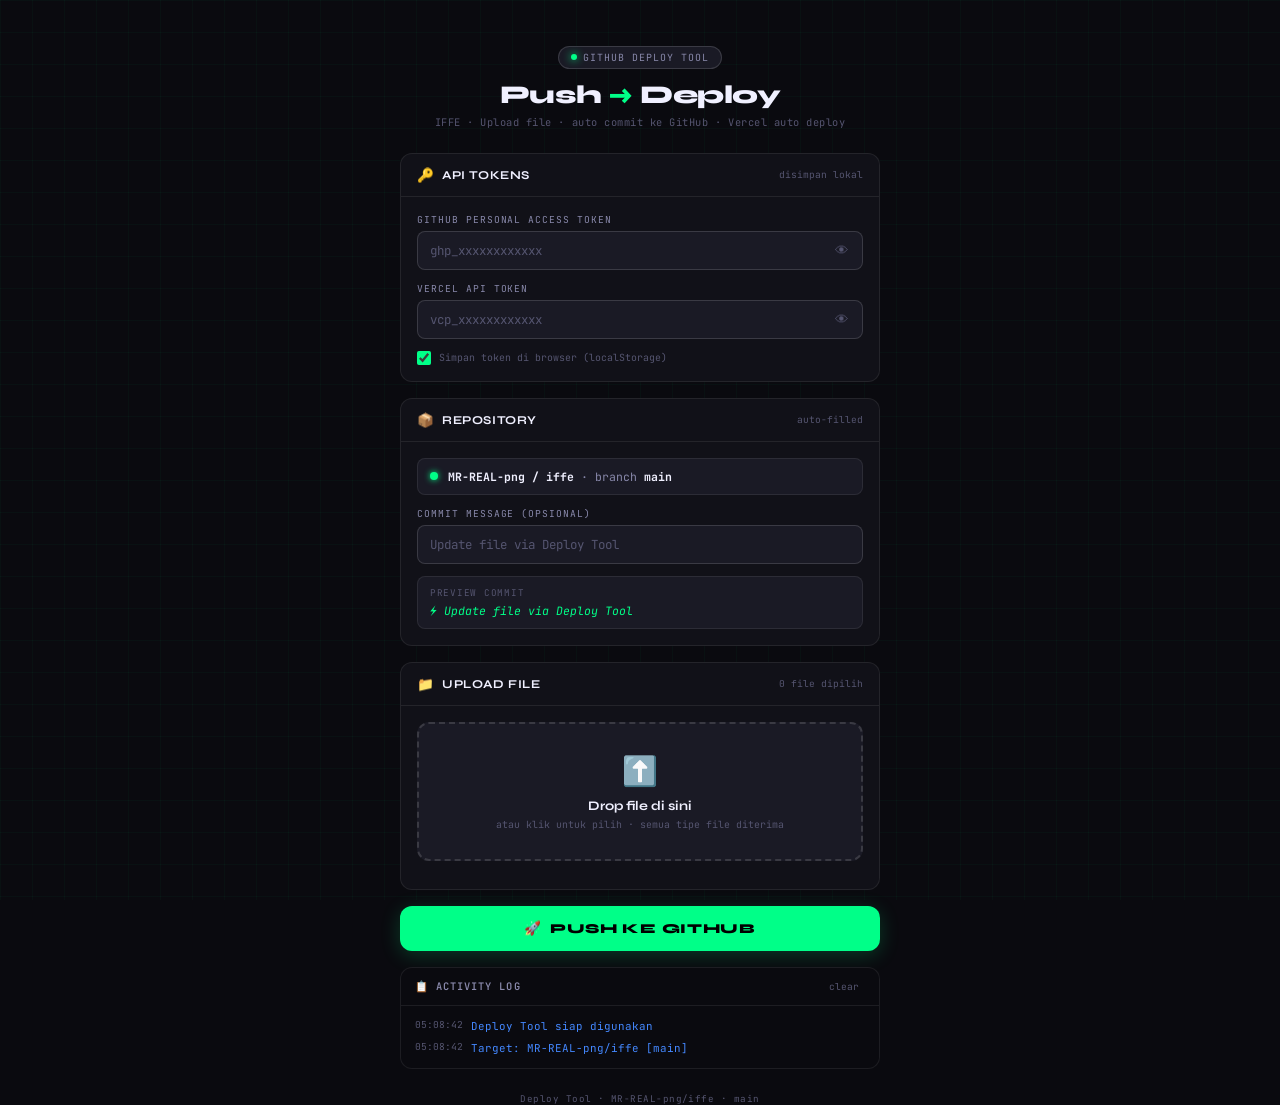
==== deploy-tool-iffe.html @ bbb149cd "Add files via upload" ====
<!DOCTYPE html>
<html lang="id">
<head>
<meta charset="UTF-8">
<meta name="viewport" content="width=device-width, initial-scale=1.0, maximum-scale=1.0">
<title>Deploy Tool — IFFE</title>
<link href="https://fonts.googleapis.com/css2?family=JetBrains+Mono:wght@400;600;700&family=Syne:wght@600;700;800&display=swap" rel="stylesheet">
<style>
*,*::before,*::after{box-sizing:border-box;margin:0;padding:0}
:root{
  --bg:#0a0a0f;
  --bg2:#111118;
  --bg3:#1a1a25;
  --bdr:rgba(255,255,255,0.08);
  --bdr2:rgba(255,255,255,0.14);
  --tx:#f0f0ff;
  --tx2:#8888aa;
  --tx3:#555570;
  --ac:#00ff88;
  --ac2:#00cc66;
  --ac-glow:rgba(0,255,136,0.2);
  --red:#ff4466;
  --red-glow:rgba(255,68,102,0.2);
  --yellow:#ffcc00;
  --blue:#4488ff;
  --mono:'JetBrains Mono',monospace;
  --sans:'Syne',sans-serif;
  --r:12px;
}
html,body{height:100%;background:var(--bg);color:var(--tx);font-family:var(--mono)}
body{display:flex;flex-direction:column;align-items:center;min-height:100vh;padding:24px 16px 48px;overflow-x:hidden}

/* BG GRID */
body::before{
  content:'';position:fixed;inset:0;z-index:0;
  background-image:linear-gradient(rgba(0,255,136,0.03) 1px,transparent 1px),linear-gradient(90deg,rgba(0,255,136,0.03) 1px,transparent 1px);
  background-size:32px 32px;pointer-events:none;
}

.wrap{width:100%;max-width:480px;position:relative;z-index:1;display:flex;flex-direction:column;gap:16px}

/* HEADER */
.header{text-align:center;padding:20px 0 8px}
.header-badge{display:inline-flex;align-items:center;gap:6px;background:var(--bg3);border:1px solid var(--bdr2);border-radius:999px;padding:4px 12px;font-size:0.62rem;color:var(--tx2);letter-spacing:0.1em;text-transform:uppercase;margin-bottom:12px}
.header-badge span{width:6px;height:6px;border-radius:50%;background:var(--ac);box-shadow:0 0 8px var(--ac);animation:pulse 2s infinite}
@keyframes pulse{0%,100%{opacity:1}50%{opacity:0.4}}
.header h1{font-family:var(--sans);font-size:1.6rem;font-weight:800;color:var(--tx);letter-spacing:-0.02em;line-height:1.1}
.header h1 span{color:var(--ac)}
.header p{font-size:0.65rem;color:var(--tx3);margin-top:6px;letter-spacing:0.05em}

/* CARD */
.card{background:var(--bg2);border:1px solid var(--bdr);border-radius:var(--r);overflow:hidden}
.card-head{padding:12px 16px;border-bottom:1px solid var(--bdr);display:flex;align-items:center;gap:8px}
.card-head-icon{font-size:0.85rem}
.card-head-title{font-family:var(--sans);font-size:0.75rem;font-weight:700;color:var(--tx);letter-spacing:0.05em;text-transform:uppercase}
.card-head-sub{margin-left:auto;font-size:0.6rem;color:var(--tx3)}
.card-body{padding:16px;display:flex;flex-direction:column;gap:12px}

/* INPUTS */
.field{display:flex;flex-direction:column;gap:5px}
.field label{font-size:0.6rem;color:var(--tx2);letter-spacing:0.1em;text-transform:uppercase}
.field input,.field select{
  background:var(--bg3);border:1px solid var(--bdr2);border-radius:8px;
  padding:10px 12px;color:var(--tx);font-family:var(--mono);font-size:0.78rem;
  outline:none;transition:border-color .2s,box-shadow .2s;width:100%;
}
.field input:focus,.field select:focus{border-color:var(--ac);box-shadow:0 0 0 3px var(--ac-glow)}
.field input::placeholder{color:var(--tx3)}
.field select option{background:var(--bg3)}
.field-row{display:grid;grid-template-columns:1fr 1fr;gap:10px}

/* TOKEN ROW */
.token-wrap{position:relative}
.token-wrap input{padding-right:40px}
.token-eye{position:absolute;right:10px;top:50%;transform:translateY(-50%);background:none;border:none;color:var(--tx3);cursor:pointer;font-size:0.85rem;padding:4px}
.token-eye:hover{color:var(--tx2)}

/* REPO INFO */
.repo-info{background:var(--bg3);border:1px solid var(--bdr);border-radius:8px;padding:10px 12px;display:flex;align-items:center;gap:10px}
.repo-dot{width:8px;height:8px;border-radius:50%;background:var(--ac);box-shadow:0 0 6px var(--ac);flex-shrink:0}
.repo-text{font-size:0.72rem;color:var(--tx2)}
.repo-text strong{color:var(--tx)}

/* DROP ZONE */
.dropzone{
  border:2px dashed var(--bdr2);border-radius:var(--r);padding:28px 16px;
  text-align:center;cursor:pointer;transition:all .2s;position:relative;
  background:var(--bg3);
}
.dropzone:hover,.dropzone.drag{border-color:var(--ac);background:rgba(0,255,136,0.04)}
.dropzone-icon{font-size:1.8rem;margin-bottom:8px}
.dropzone-title{font-family:var(--sans);font-size:0.82rem;font-weight:700;color:var(--tx);margin-bottom:4px}
.dropzone-sub{font-size:0.62rem;color:var(--tx3)}
.dropzone input[type=file]{position:absolute;inset:0;opacity:0;cursor:pointer;width:100%;height:100%}

/* FILE LIST */
.file-list{display:flex;flex-direction:column;gap:6px}
.file-item{
  background:var(--bg3);border:1px solid var(--bdr);border-radius:8px;
  padding:10px 12px;display:flex;align-items:center;gap:10px;
}
.file-item-icon{font-size:1rem;flex-shrink:0}
.file-item-info{flex:1;min-width:0}
.file-item-name{font-size:0.72rem;color:var(--tx);font-weight:600;white-space:nowrap;overflow:hidden;text-overflow:ellipsis}
.file-item-size{font-size:0.58rem;color:var(--tx3);margin-top:2px}
.file-item-remove{background:none;border:none;color:var(--tx3);cursor:pointer;font-size:0.9rem;padding:4px;flex-shrink:0;border-radius:4px;transition:color .2s}
.file-item-remove:hover{color:var(--red)}

/* COMMIT MSG */
.commit-preview{background:var(--bg3);border:1px solid var(--bdr);border-radius:8px;padding:10px 12px}
.commit-lbl{font-size:0.58rem;color:var(--tx3);letter-spacing:0.08em;text-transform:uppercase;margin-bottom:4px}
.commit-val{font-size:0.72rem;color:var(--ac);font-style:italic}

/* PUSH BTN */
.push-btn{
  width:100%;padding:14px;border-radius:var(--r);border:none;cursor:pointer;
  background:var(--ac);color:#000;font-family:var(--sans);font-size:0.85rem;font-weight:800;
  letter-spacing:0.05em;text-transform:uppercase;transition:all .2s;
  display:flex;align-items:center;justify-content:center;gap:8px;
  box-shadow:0 4px 20px var(--ac-glow);
}
.push-btn:hover:not(:disabled){transform:translateY(-1px);box-shadow:0 6px 28px var(--ac-glow)}
.push-btn:active:not(:disabled){transform:translateY(0)}
.push-btn:disabled{opacity:0.4;cursor:not-allowed;transform:none}
.push-btn.loading{background:var(--bg3);color:var(--ac);border:1px solid var(--ac)}

/* LOG */
.log{background:var(--bg);border:1px solid var(--bdr);border-radius:var(--r);overflow:hidden}
.log-head{padding:10px 14px;border-bottom:1px solid var(--bdr);display:flex;align-items:center;gap:6px}
.log-head-title{font-size:0.65rem;color:var(--tx2);letter-spacing:0.1em;text-transform:uppercase;font-weight:600}
.log-clear{margin-left:auto;font-size:0.6rem;color:var(--tx3);background:none;border:none;cursor:pointer;font-family:var(--mono);padding:2px 6px;border-radius:4px}
.log-clear:hover{color:var(--tx2);background:var(--bg3)}
.log-body{padding:12px 14px;display:flex;flex-direction:column;gap:6px;max-height:240px;overflow-y:auto;min-height:60px}
.log-body::-webkit-scrollbar{width:4px}
.log-body::-webkit-scrollbar-track{background:transparent}
.log-body::-webkit-scrollbar-thumb{background:var(--bdr2);border-radius:4px}
.log-entry{display:flex;align-items:flex-start;gap:8px;font-size:0.68rem;line-height:1.5}
.log-entry .ts{color:var(--tx3);flex-shrink:0;font-size:0.6rem}
.log-entry .msg{color:var(--tx2)}
.log-entry.ok .msg{color:var(--ac)}
.log-entry.err .msg{color:var(--red)}
.log-entry.warn .msg{color:var(--yellow)}
.log-entry.info .msg{color:var(--blue)}
.log-empty{font-size:0.65rem;color:var(--tx3);text-align:center;padding:8px 0}

/* STATUS CARD */
.status-card{border-radius:var(--r);padding:14px 16px;display:flex;align-items:center;gap:12px;border:1px solid;display:none}
.status-card.show{display:flex}
.status-card.ok{background:rgba(0,255,136,0.06);border-color:rgba(0,255,136,0.2)}
.status-card.err{background:var(--red-glow);border-color:rgba(255,68,102,0.2)}
.status-card.loading{background:rgba(68,136,255,0.06);border-color:rgba(68,136,255,0.2)}
.status-icon{font-size:1.2rem;flex-shrink:0}
.status-body{flex:1;min-width:0}
.status-title{font-family:var(--sans);font-size:0.78rem;font-weight:700;margin-bottom:2px}
.status-card.ok .status-title{color:var(--ac)}
.status-card.err .status-title{color:var(--red)}
.status-card.loading .status-title{color:var(--blue)}
.status-sub{font-size:0.62rem;color:var(--tx2)}
.status-link{font-size:0.62rem;color:var(--ac);text-decoration:none;display:inline-block;margin-top:4px}
.status-link:hover{text-decoration:underline}

/* VERCEL STATUS */
.vercel-status{display:flex;flex-direction:column;gap:6px;margin-top:4px}
.vercel-step{display:flex;align-items:center;gap:8px;font-size:0.62rem;color:var(--tx2)}
.vercel-step .dot{width:6px;height:6px;border-radius:50%;flex-shrink:0;background:var(--tx3)}
.vercel-step.done .dot{background:var(--ac);box-shadow:0 0 6px var(--ac)}
.vercel-step.active .dot{background:var(--blue);box-shadow:0 0 6px var(--blue);animation:pulse 1s infinite}
.vercel-step.fail .dot{background:var(--red)}

/* SPINNER */
@keyframes spin{to{transform:rotate(360deg)}}
.spinner{display:inline-block;width:14px;height:14px;border:2px solid rgba(255,255,255,0.1);border-top-color:var(--ac);border-radius:50%;animation:spin .8s linear infinite}

/* SAVE TOKEN */
.save-token-row{display:flex;align-items:center;gap:8px;font-size:0.62rem;color:var(--tx3)}
.save-token-row input[type=checkbox]{accent-color:var(--ac);width:14px;height:14px;cursor:pointer}
.save-token-row label{cursor:pointer;user-select:none}

/* RENAME */
.file-item-name-wrap{flex:1;min-width:0}
.file-item-name{font-size:0.72rem;color:var(--tx);font-weight:600;white-space:nowrap;overflow:hidden;text-overflow:ellipsis}
.file-item-renamed{font-size:0.58rem;color:var(--ac);margin-top:1px}
.file-item-size{font-size:0.58rem;color:var(--tx3);margin-top:2px}
.rename-input-wrap{display:flex;flex-direction:column;gap:4px;flex:1;min-width:0}
.rename-hint{font-size:0.56rem;color:var(--yellow);display:flex;align-items:center;gap:3px}
.rename-input{background:var(--bg);border:1px solid var(--ac);border-radius:6px;padding:5px 8px;color:var(--tx);font-family:var(--mono);font-size:0.72rem;outline:none;width:100%}
.rename-input:focus{box-shadow:0 0 0 2px var(--ac-glow)}
.rename-actions{display:flex;gap:4px;flex-shrink:0}
.btn-rename-confirm{background:var(--ac);color:#000;border:none;border-radius:5px;padding:5px 8px;font-size:0.7rem;font-weight:700;cursor:pointer;font-family:var(--mono)}
.btn-rename-cancel{background:none;color:var(--tx3);border:1px solid var(--bdr2);border-radius:5px;padding:5px 8px;font-size:0.7rem;cursor:pointer;font-family:var(--mono)}
.file-item-edit{background:none;border:none;color:var(--tx3);cursor:pointer;font-size:0.8rem;padding:4px;flex-shrink:0;border-radius:4px;transition:color .2s}
.file-item-edit:hover{color:var(--ac)}

/* FOOTER */
.footer{text-align:center;font-size:0.58rem;color:var(--tx3);margin-top:8px;letter-spacing:0.05em}
</style>
</head>
<body>
<div class="wrap">

  <!-- HEADER -->
  <div class="header">
    <div class="header-badge"><span></span>GitHub Deploy Tool</div>
    <h1>Push <span>→</span> Deploy</h1>
    <p>IFFE · Upload file · auto commit ke GitHub · Vercel auto deploy</p>
  </div>

  <!-- TOKEN CONFIG -->
  <div class="card">
    <div class="card-head">
      <span class="card-head-icon">🔑</span>
      <span class="card-head-title">API Tokens</span>
      <span class="card-head-sub">disimpan lokal</span>
    </div>
    <div class="card-body">
      <div class="field">
        <label>GitHub Personal Access Token</label>
        <div class="token-wrap">
          <input type="password" id="ghToken" placeholder="ghp_xxxxxxxxxxxx">
          <button class="token-eye" onclick="toggleVis('ghToken',this)">👁</button>
        </div>
      </div>
      <div class="field">
        <label>Vercel API Token</label>
        <div class="token-wrap">
          <input type="password" id="vcToken" placeholder="vcp_xxxxxxxxxxxx">
          <button class="token-eye" onclick="toggleVis('vcToken',this)">👁</button>
        </div>
      </div>
      <div class="save-token-row">
        <input type="checkbox" id="saveTokens" checked>
        <label for="saveTokens">Simpan token di browser (localStorage)</label>
      </div>
    </div>
  </div>

  <!-- REPO CONFIG -->
  <div class="card">
    <div class="card-head">
      <span class="card-head-icon">📦</span>
      <span class="card-head-title">Repository</span>
      <span class="card-head-sub">auto-filled</span>
    </div>
    <div class="card-body">
      <div class="repo-info">
        <div class="repo-dot"></div>
        <div class="repo-text">
          <strong>MR-REAL-png / iffe</strong> · branch <strong>main</strong>
        </div>
      </div>
      <div class="field">
        <label>Commit Message (opsional)</label>
        <input type="text" id="commitMsg" placeholder="Update file via Deploy Tool">
      </div>
      <div class="commit-preview">
        <div class="commit-lbl">Preview commit</div>
        <div class="commit-val" id="commitPreview">⚡ Update file via Deploy Tool</div>
      </div>
    </div>
  </div>

  <!-- UPLOAD -->
  <div class="card">
    <div class="card-head">
      <span class="card-head-icon">📁</span>
      <span class="card-head-title">Upload File</span>
      <span class="card-head-sub" id="fileCount">0 file dipilih</span>
    </div>
    <div class="card-body">
      <div class="dropzone" id="dropzone">
        <input type="file" id="fileInput" multiple>
        <div class="dropzone-icon">⬆️</div>
        <div class="dropzone-title">Drop file di sini</div>
        <div class="dropzone-sub">atau klik untuk pilih · semua tipe file diterima</div>
      </div>
      <div class="file-list" id="fileList"></div>
    </div>
  </div>

  <!-- STATUS -->
  <div class="status-card" id="statusCard">
    <div class="status-icon" id="statusIcon"></div>
    <div class="status-body">
      <div class="status-title" id="statusTitle"></div>
      <div class="status-sub" id="statusSub"></div>
      <div class="vercel-status" id="vercelSteps" style="display:none">
        <div class="vercel-step" id="vstep1"><div class="dot"></div><span>GitHub push</span></div>
        <div class="vercel-step" id="vstep2"><div class="dot"></div><span>Vercel mendeteksi perubahan</span></div>
        <div class="vercel-step" id="vstep3"><div class="dot"></div><span>Building...</span></div>
        <div class="vercel-step" id="vstep4"><div class="dot"></div><span>Deploy selesai</span></div>
      </div>
      <a class="status-link" id="statusLink" href="#" target="_blank" style="display:none"></a>
    </div>
  </div>

  <!-- PUSH BUTTON -->
  <button class="push-btn" id="pushBtn" onclick="doPush()">
    <span>🚀</span> Push ke GitHub
  </button>

  <!-- LOG -->
  <div class="log">
    <div class="log-head">
      <span class="log-head-title">📋 Activity Log</span>
      <button class="log-clear" onclick="clearLog()">clear</button>
    </div>
    <div class="log-body" id="logBody">
      <div class="log-empty">Belum ada aktivitas</div>
    </div>
  </div>

  <div class="footer">Deploy Tool · MR-REAL-png/iffe · main</div>
</div>

<script>
// ═══ CONFIG ═══
const REPO_OWNER = 'MR-REAL-png';
const REPO_NAME  = 'iffe';
const REPO_BRANCH = 'main';
const VERCEL_PROJECT_ID = 'prj_Puw9SyBQcalhxySEt8axTrJBz2gO';

// ═══ STATE ═══
let files = [];
let pushing = false;

// ═══ INIT ═══
document.addEventListener('DOMContentLoaded', () => {
  loadTokens();
  setupDrop();
  setupCommitPreview();
  log('info', 'Deploy Tool siap digunakan');
  log('info', `Target: ${REPO_OWNER}/${REPO_NAME} [${REPO_BRANCH}]`);
});

// ═══ TOKEN STORAGE ═══
function loadTokens() {
  const gh = localStorage.getItem('dt_gh_token');
  const vc = localStorage.getItem('dt_vc_token');
  if (gh) document.getElementById('ghToken').value = gh;
  if (vc) document.getElementById('vcToken').value = vc;
  if (gh || vc) log('ok', 'Token dimuat dari storage');
}

function saveTokensIfNeeded() {
  if (!document.getElementById('saveTokens').checked) return;
  const gh = document.getElementById('ghToken').value.trim();
  const vc = document.getElementById('vcToken').value.trim();
  if (gh) localStorage.setItem('dt_gh_token', gh);
  if (vc) localStorage.setItem('dt_vc_token', vc);
}

// ═══ TOGGLE PASSWORD ═══
function toggleVis(id, btn) {
  const el = document.getElementById(id);
  if (el.type === 'password') { el.type = 'text'; btn.textContent = '🙈'; }
  else { el.type = 'password'; btn.textContent = '👁'; }
}

// ═══ COMMIT PREVIEW ═══
function setupCommitPreview() {
  const inp = document.getElementById('commitMsg');
  inp.addEventListener('input', updateCommitPreview);
}
function updateCommitPreview() {
  const msg = document.getElementById('commitMsg').value.trim() || 'Update file via Deploy Tool';
  const now = new Date();
  const ts = `${now.getDate()}/${now.getMonth()+1} ${String(now.getHours()).padStart(2,'0')}:${String(now.getMinutes()).padStart(2,'0')}`;
  document.getElementById('commitPreview').textContent = `⚡ ${msg} [${ts}]`;
}

// ═══ DROP ZONE ═══
function setupDrop() {
  const dz = document.getElementById('dropzone');
  const fi = document.getElementById('fileInput');

  dz.addEventListener('dragover', e => { e.preventDefault(); dz.classList.add('drag'); });
  dz.addEventListener('dragleave', () => dz.classList.remove('drag'));
  dz.addEventListener('drop', e => {
    e.preventDefault(); dz.classList.remove('drag');
    addFiles([...e.dataTransfer.files]);
  });
  fi.addEventListener('change', () => { addFiles([...fi.files]); fi.value = ''; });
}

function autoRename(fileName) {
  const lastDot = fileName.lastIndexOf('.');
  // File tanpa ekstensi → biarkan apa adanya
  if (lastDot === -1) return fileName;

  const ext = fileName.substring(lastDot + 1).toLowerCase();
  const base = fileName.substring(0, lastDot);

  // Kalau nama ada spasi, ambil kata pertama doang + ekstensi asli
  // contoh: "sheet update fix.js" -> "sheet.js"
  let name = fileName;
  if (base.includes(' ')) {
    const firstWord = base.split(' ')[0];
    name = `${firstWord}.${ext}`;
  }

  // HTML & gambar & json & dokumen → root
  if (['html', 'png', 'jpg', 'jpeg', 'gif', 'webp', 'svg', 'json', 'pdf'].includes(ext)) {
    return name;
  }
  // JS → js/
  if (ext === 'js') return `js/${name}`;
  // CSS → css/
  if (ext === 'css') return `css/${name}`;
  // Default → root
  return name;
}

function addFiles(newFiles) {
  newFiles.forEach(f => {
    if (!files.find(x => x.name === f.name)) {
      const autoName = autoRename(f.name);
      if (autoName !== f.name) f._rename = autoName;
      files.push(f);
    }
  });
  renderFiles();
}

function removeFile(name) {
  files = files.filter(f => f.name !== name);
  renderFiles();
}

// ═══ RENAME STATE ═══
let renamingIndex = -1;

function startRename(index) {
  renamingIndex = index;
  renderFiles();
  setTimeout(() => {
    const inp = document.getElementById(`renameInp_${index}`);
    if (inp) { inp.focus(); inp.select(); }
  }, 50);
}

function confirmRename(index) {
  const inp = document.getElementById(`renameInp_${index}`);
  if (!inp) return;
  const newName = inp.value.trim();
  if (newName && newName !== files[index].name) {
    files[index]._rename = newName;
  }
  renamingIndex = -1;
  renderFiles();
}

function cancelRename(index) {
  renamingIndex = -1;
  renderFiles();
}

function renderFiles() {
  const list = document.getElementById('fileList');
  const count = document.getElementById('fileCount');
  count.textContent = `${files.length} file dipilih`;

  if (!files.length) { list.innerHTML = ''; return; }

  const icons = { html:'🌐', css:'🎨', js:'⚙️', jsx:'⚛️', ts:'🔷', tsx:'🔷', json:'📋', md:'📝', txt:'📄', png:'🖼️', jpg:'🖼️', jpeg:'🖼️', gif:'🖼️', webp:'🖼️', svg:'🖼️', mp4:'🎬', pdf:'📕' };

  list.innerHTML = files.map((f, i) => {
    const displayName = f._rename || f.name;
    const ext = displayName.split('.').pop().toLowerCase();
    const icon = icons[ext] || '📄';
    const size = f.size > 1024 ? `${(f.size/1024).toFixed(1)} KB` : `${f.size} B`;
    const isRenamed = f._rename && f._rename !== f.name;

    if (renamingIndex === i) {
      return `<div class="file-item" style="flex-wrap:wrap;align-items:flex-start">
        <span class="file-item-icon" style="margin-top:4px">${icon}</span>
        <div class="rename-input-wrap">
          <div class="rename-hint">⚠️ Sertakan ekstensi: .html .css .js .png .jpg dll</div>
          <input class="rename-input" id="renameInp_${i}" value="${displayName}"
            onkeydown="if(event.key==='Enter')confirmRename(${i});if(event.key==='Escape')cancelRename(${i})">
        </div>
        <div class="rename-actions">
          <button class="btn-rename-confirm" onclick="confirmRename(${i})">✓</button>
          <button class="btn-rename-cancel" onclick="cancelRename(${i})">✕</button>
        </div>
      </div>`;
    }

    return `<div class="file-item">
      <span class="file-item-icon">${icon}</span>
      <div class="file-item-name-wrap">
        <div class="file-item-name">${displayName}</div>
        ${isRenamed ? `<div class="file-item-renamed">✏️ dari: ${f.name}</div>` : `<div class="file-item-size">${size}</div>`}
      </div>
      <button class="file-item-edit" onclick="startRename(${i})" title="Rename">✏️</button>
      <button class="file-item-remove" onclick="removeFile('${f.name}')">✕</button>
    </div>`;
  }).join('');
}

// ═══ PUSH ═══
async function doPush() {
  if (pushing) return;

  const ghToken = document.getElementById('ghToken').value.trim();
  const vcToken = document.getElementById('vcToken').value.trim();

  if (!ghToken) { showStatus('err', '⚠️ Token GitHub diperlukan', 'Masukkan GitHub Personal Access Token'); return; }
  if (!files.length) { showStatus('err', '⚠️ Pilih file dulu', 'Belum ada file yang dipilih untuk di-push'); return; }

  pushing = true;
  saveTokensIfNeeded();
  updateCommitPreview();

  const msg = document.getElementById('commitMsg').value.trim() || 'Update file via Deploy Tool';
  const now = new Date();
  const ts = `${now.getDate()}/${now.getMonth()+1} ${String(now.getHours()).padStart(2,'0')}:${String(now.getMinutes()).padStart(2,'0')}`;
  const commitMessage = `⚡ ${msg} [${ts}]`;

  const btn = document.getElementById('pushBtn');
  btn.disabled = true;
  btn.classList.add('loading');
  btn.innerHTML = '<span class="spinner"></span> Pushing...';

  showStatus('loading', '🔄 Menghubungi GitHub...', 'Membaca file dan mempersiapkan commit', true);
  log('info', `Memulai push ${files.length} file...`);

  try {
    // Push semua file
    for (let i = 0; i < files.length; i++) {
      const file = files[i];
      const fileName = file._rename || file.name;
      btn.innerHTML = `<span class="spinner"></span> Push ${i+1}/${files.length}: ${fileName}`;
      log('info', `📤 Uploading: ${fileName}${file._rename ? ` (dari ${file.name})` : ''}`);

      // Read file
      const content = await readFileAsBase64(file);

      // Get current SHA (jika file sudah ada)
      let sha = null;
      try {
        const checkRes = await fetch(
          `https://api.github.com/repos/${REPO_OWNER}/${REPO_NAME}/contents/${fileName}?ref=${REPO_BRANCH}`,
          { headers: { Authorization: `Bearer ${ghToken}`, Accept: 'application/vnd.github.v3+json' } }
        );
        if (checkRes.ok) {
          const data = await checkRes.json();
          sha = data.sha;
          log('info', `📝 Update: ${fileName} (existing)`);
        } else {
          log('info', `✨ Baru: ${fileName}`);
        }
      } catch {}

      // Push file
      const pushRes = await fetch(
        `https://api.github.com/repos/${REPO_OWNER}/${REPO_NAME}/contents/${fileName}`,
        {
          method: 'PUT',
          headers: {
            Authorization: `Bearer ${ghToken}`,
            Accept: 'application/vnd.github.v3+json',
            'Content-Type': 'application/json'
          },
          body: JSON.stringify({
            message: commitMessage,
            content: content,
            branch: REPO_BRANCH,
            ...(sha ? { sha } : {})
          })
        }
      );

      if (!pushRes.ok) {
        const err = await pushRes.json();
        throw new Error(`GitHub error pada ${file.name}: ${err.message}`);
      }

      log('ok', `✅ ${file.name} berhasil di-push`);
    }

    log('ok', `🎉 Semua file berhasil di-push! Commit: "${commitMessage}"`);
    showStatus('ok', '✅ Push ke GitHub Berhasil!', `${files.length} file berhasil di-commit`, true);
    setVercelStep(1, 'done');
    // Auto-clear file list setelah push berhasil
    files = [];
    renderFiles();
    document.getElementById('commitMsg').value = '';
    updateCommitPreview();

    // Monitor Vercel jika ada token
    if (vcToken) {
      setVercelStep(2, 'active');
      log('info', '🔍 Memantau deploy Vercel...');
      await monitorVercel(vcToken, commitMessage);
    } else {
      log('warn', '⚠️ Vercel token tidak ada — tidak bisa pantau deploy');
      document.getElementById('statusSub').textContent = 'Push berhasil! Vercel akan auto-deploy dalam beberapa menit.';
      const link = document.getElementById('statusLink');
      link.href = `https://github.com/${REPO_OWNER}/${REPO_NAME}/commits/${REPO_BRANCH}`;
      link.textContent = '→ Lihat commits di GitHub';
      link.style.display = 'inline-block';
    }

  } catch (err) {
    log('err', `❌ Error: ${err.message}`);
    showStatus('err', '❌ Push Gagal', err.message);
  } finally {
    pushing = false;
    btn.disabled = false;
    btn.classList.remove('loading');
    btn.innerHTML = '<span>🚀</span> Push ke GitHub';
  }
}

// ═══ READ FILE ═══
function readFileAsBase64(file) {
  return new Promise((resolve, reject) => {
    const reader = new FileReader();
    reader.onload = () => {
      const base64 = reader.result.split(',')[1];
      resolve(base64);
    };
    reader.onerror = () => reject(new Error('Gagal membaca file'));
    reader.readAsDataURL(file);
  });
}

// ═══ VERCEL MONITOR ═══
async function monitorVercel(token, commitMsg) {
  const maxWait = 120000; // 2 menit
  const interval = 4000;
  const start = Date.now();

  setVercelStep(2, 'done');
  setVercelStep(3, 'active');

  while (Date.now() - start < maxWait) {
    await sleep(interval);
    try {
      const res = await fetch(
        `https://api.vercel.com/v6/deployments?projectId=${VERCEL_PROJECT_ID}&limit=5`,
        { headers: { Authorization: `Bearer ${token}` } }
      );

      if (!res.ok) {
        log('warn', `Vercel API: ${res.status}`);
        break;
      }

      const data = await res.json();
      const deployments = data.deployments || [];
      const latest = deployments[0];

      if (!latest) continue;

      const state = latest.state || latest.readyState;
      log('info', `Vercel status: ${state}`);

      if (state === 'READY') {
        setVercelStep(3, 'done');
        setVercelStep(4, 'done');
        const url = `https://${latest.url}`;
        log('ok', `🚀 Deploy sukses! → ${url}`);
        showStatus('ok', '🚀 Deploy Vercel Berhasil!', 'Web kamu sudah live dan ter-update!', true);
        const link = document.getElementById('statusLink');
        link.href = url;
        link.textContent = `→ Buka: ${url}`;
        link.style.display = 'inline-block';
        return;
      } else if (state === 'ERROR' || state === 'CANCELED') {
        setVercelStep(3, 'fail');
        log('err', `Deploy Vercel gagal: ${state}`);
        showStatus('err', '❌ Deploy Vercel Gagal', `Status: ${state}. Cek Vercel dashboard.`);
        return;
      } else if (state === 'BUILDING' || state === 'QUEUED') {
        log('info', `🔨 Vercel sedang ${state}...`);
      }
    } catch (e) {
      log('warn', `Vercel check error: ${e.message}`);
    }
  }

  log('warn', '⏰ Timeout memantau Vercel — cek dashboard manual');
  setVercelStep(3, 'fail');
  document.getElementById('statusSub').textContent = 'GitHub push berhasil. Cek Vercel dashboard untuk status deploy.';
  const link = document.getElementById('statusLink');
  link.href = 'https://vercel.com/dashboard';
  link.textContent = '→ Buka Vercel Dashboard';
  link.style.display = 'inline-block';
}

function setVercelStep(num, state) {
  const el = document.getElementById(`vstep${num}`);
  if (!el) return;
  el.className = `vercel-step ${state}`;
}

// ═══ STATUS ═══
function showStatus(type, title, sub, showSteps) {
  const card = document.getElementById('statusCard');
  card.className = `status-card show ${type}`;
  document.getElementById('statusIcon').textContent = type === 'ok' ? '✅' : type === 'err' ? '❌' : '🔄';
  document.getElementById('statusTitle').textContent = title;
  document.getElementById('statusSub').textContent = sub;
  const steps = document.getElementById('vercelSteps');
  steps.style.display = showSteps ? 'flex' : 'none';
  document.getElementById('statusLink').style.display = 'none';
}

// ═══ LOG ═══
function log(type, msg) {
  const body = document.getElementById('logBody');
  const empty = body.querySelector('.log-empty');
  if (empty) empty.remove();

  const now = new Date();
  const ts = `${String(now.getHours()).padStart(2,'0')}:${String(now.getMinutes()).padStart(2,'0')}:${String(now.getSeconds()).padStart(2,'0')}`;

  const entry = document.createElement('div');
  entry.className = `log-entry ${type}`;
  entry.innerHTML = `<span class="ts">${ts}</span><span class="msg">${msg}</span>`;
  body.appendChild(entry);
  body.scrollTop = body.scrollHeight;
}

function clearLog() {
  document.getElementById('logBody').innerHTML = '<div class="log-empty">Log dibersihkan</div>';
}

// ═══ UTILS ═══
function sleep(ms) { return new Promise(r => setTimeout(r, ms)); }
</script>
</body>
</html>
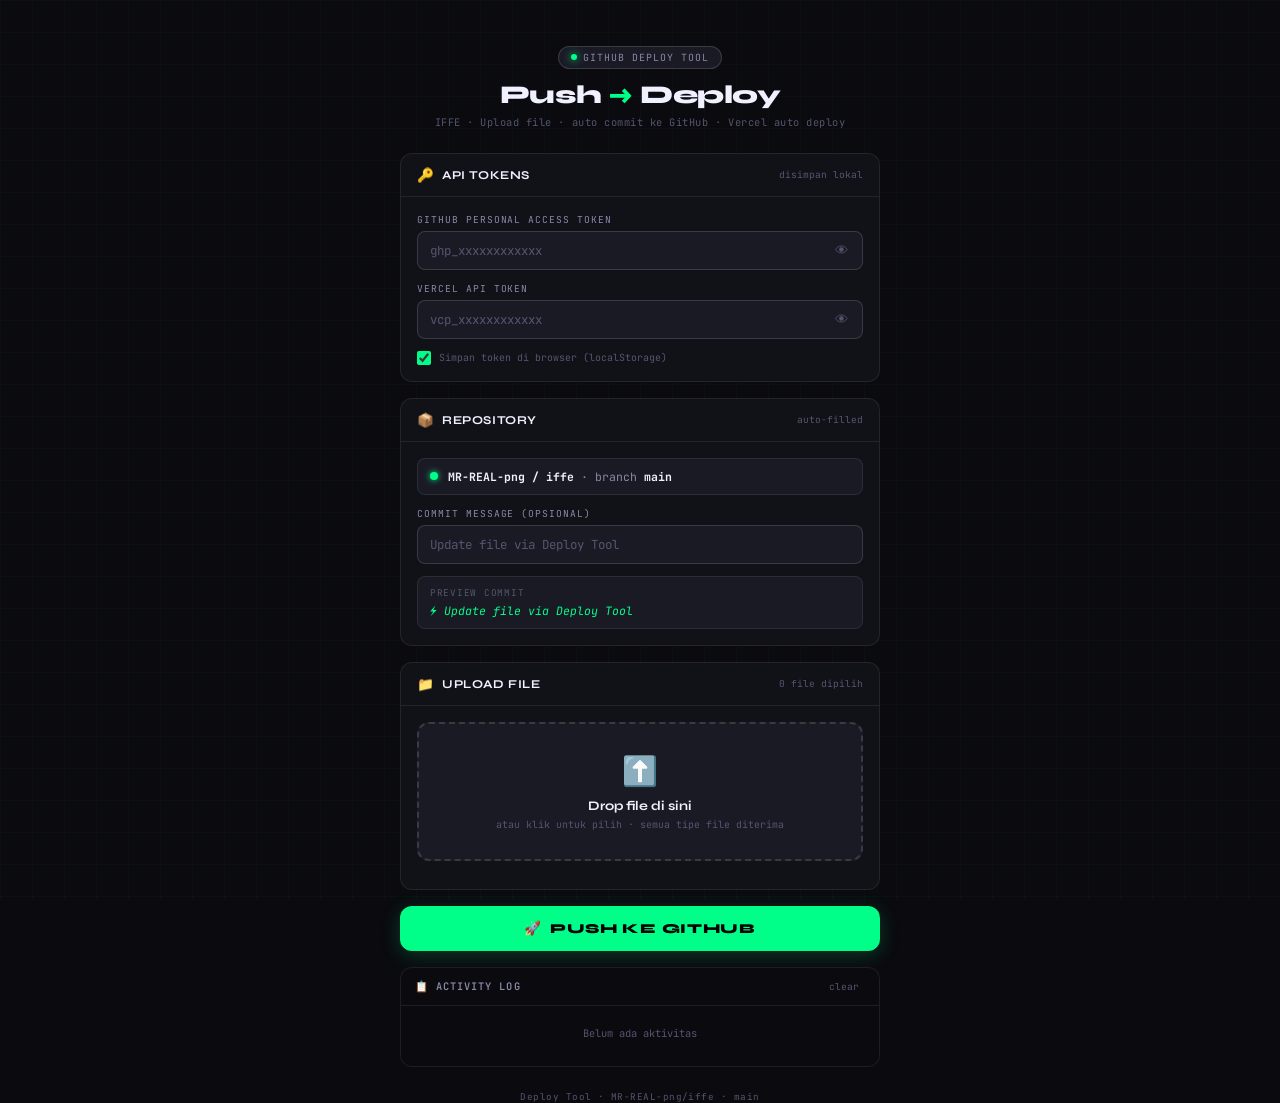
==== commit c0c50c2c: "Update deploy-tool-iffe.html" ====
--- a/deploy-tool-iffe.html
+++ b/deploy-tool-iffe.html
@@ -729,6 +729,28 @@
 
 // ═══ UTILS ═══
 function sleep(ms) { return new Promise(r => setTimeout(r, ms)); }
+<!-- VERCEL DEPLOY BUTTON -->
+<div style="position:fixed;bottom:20px;right:20px;z-index:9999">
+  <button onclick="triggerDeploy()" style="background:linear-gradient(135deg,#38bdf8,#f472b6);color:#fff;border:none;padding:12px 20px;border-radius:50px;font-size:0.85rem;font-weight:700;cursor:pointer;box-shadow:0 4px 16px rgba(56,189,248,0.4)">
+    🚀 Deploy ke Vercel
+  </button>
+</div>
+<script>
+async function triggerDeploy(){
+  const btn = event.target;
+  btn.textContent = '⏳ Deploying...';
+  btn.disabled = true;
+  try {
+    await fetch('https://api.vercel.com/v1/integrations/deploy/prj_Puw9SyBQcalhxySEt8axTrJBz2gO/v8zP4OcQY8', {method:'POST'});
+    btn.textContent = '✅ Deploy triggered!';
+    btn.style.background = 'linear-gradient(135deg,#34d399,#059669)';
+  } catch(e) {
+    btn.textContent = '❌ Gagal';
+    btn.style.background = '#f87171';
+  }
+  setTimeout(()=>{btn.textContent='🚀 Deploy ke Vercel';btn.disabled=false;btn.style.background='linear-gradient(135deg,#38bdf8,#f472b6)'},3000);
+}
+</script>
 </script>
 </body>
 </html>
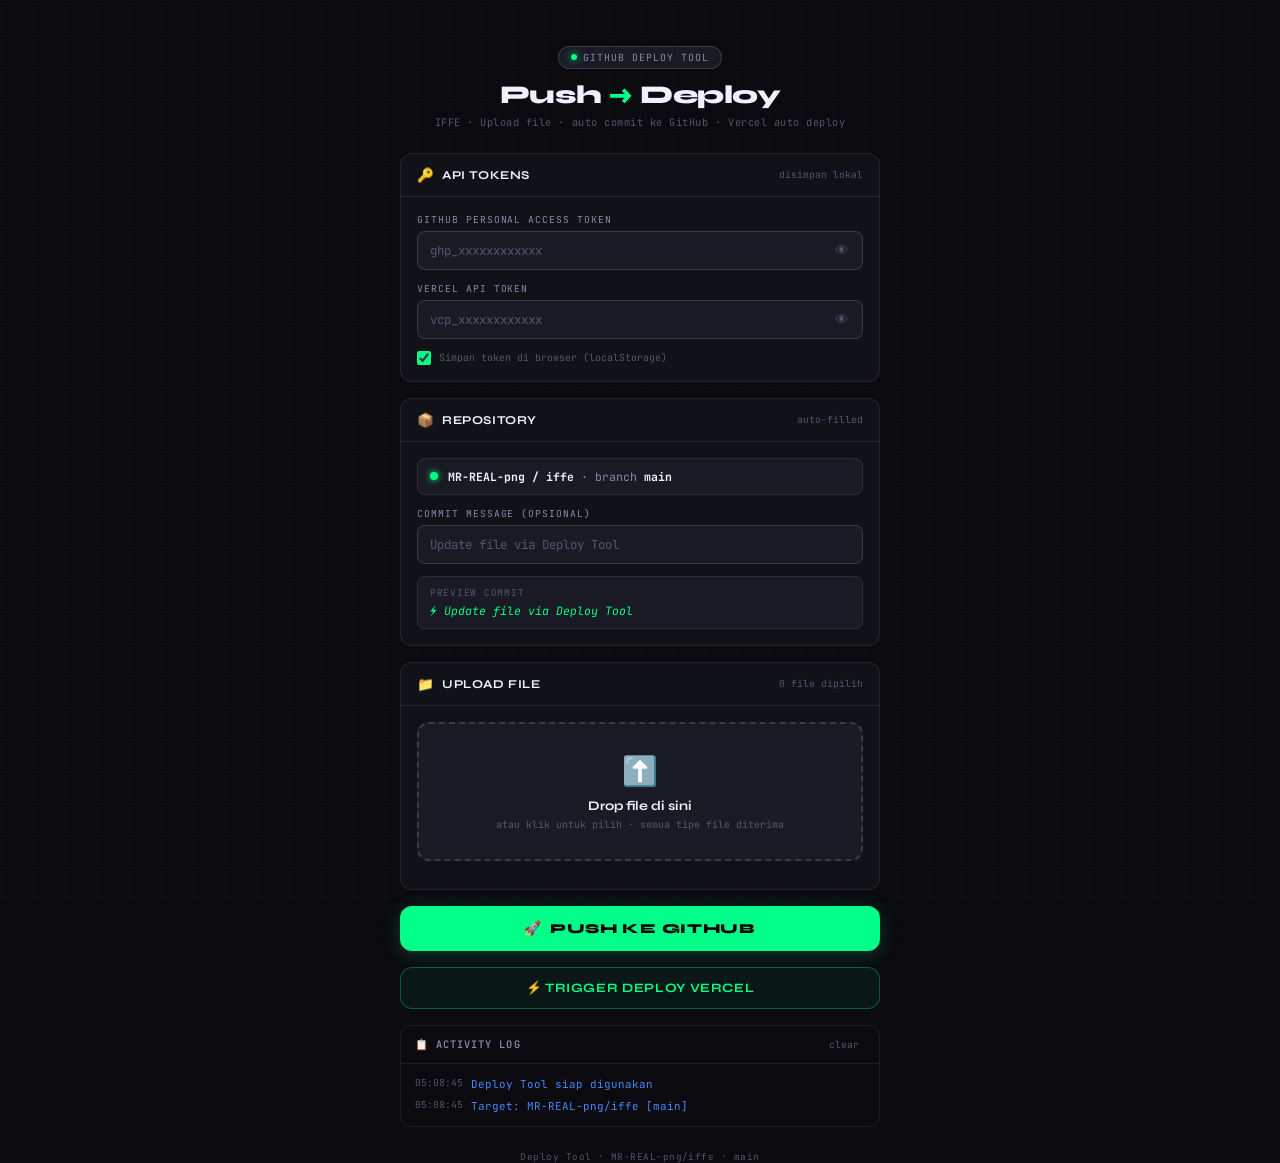
==== commit 3ffd4072: "Add files via upload" ====
--- a/deploy-tool-iffe.html
+++ b/deploy-tool-iffe.html
@@ -298,6 +298,11 @@
     <span>🚀</span> Push ke GitHub
   </button>
 
+  <!-- DEPLOY HOOK BUTTON -->
+  <button onclick="triggerDeployHook()" style="width:100%;padding:12px;border-radius:12px;border:1px solid rgba(0,255,136,0.3);background:rgba(0,255,136,0.06);color:#00ff88;font-family:'Syne',sans-serif;font-size:0.8rem;font-weight:700;cursor:pointer;letter-spacing:0.05em;text-transform:uppercase;transition:all .2s" id="deployHookBtn">
+    ⚡ Trigger Deploy Vercel
+  </button>
+
   <!-- LOG -->
   <div class="log">
     <div class="log-head">
@@ -317,7 +322,8 @@
 const REPO_OWNER = 'MR-REAL-png';
 const REPO_NAME  = 'iffe';
 const REPO_BRANCH = 'main';
-const VERCEL_PROJECT_ID = 'prj_Puw9SyBQcalhxySEt8axTrJBz2gO';
+const VERCEL_PROJECT_ID = 'prj_NaKmnvXEhvQGhDUShOVCJV5oJJcE';
+const VERCEL_DEPLOY_HOOK = 'https://api.vercel.com/v1/integrations/deploy/prj_NaKmnvXEhvQGhDUShOVCJV5oJJcE/EIqE1BJuUu';
 
 // ═══ STATE ═══
 let files = [];
@@ -587,17 +593,27 @@
     document.getElementById('commitMsg').value = '';
     updateCommitPreview();
 
+    // Auto trigger deploy hook
+    log('info', '🚀 Trigger Vercel Deploy Hook...');
+    setVercelStep(2, 'active');
+    try {
+      await fetch(VERCEL_DEPLOY_HOOK, { method: 'POST' });
+      log('ok', '✅ Deploy Hook triggered! Vercel sedang build...');
+      setVercelStep(2, 'done');
+      setVercelStep(3, 'active');
+    } catch(e) {
+      log('warn', '⚠️ Deploy Hook gagal: ' + e.message);
+    }
+
     // Monitor Vercel jika ada token
     if (vcToken) {
-      setVercelStep(2, 'active');
-      log('info', '🔍 Memantau deploy Vercel...');
       await monitorVercel(vcToken, commitMessage);
     } else {
       log('warn', '⚠️ Vercel token tidak ada — tidak bisa pantau deploy');
-      document.getElementById('statusSub').textContent = 'Push berhasil! Vercel akan auto-deploy dalam beberapa menit.';
+      document.getElementById('statusSub').textContent = 'Push berhasil! Deploy Hook sudah ditrigger. Tunggu ~30 detik.';
       const link = document.getElementById('statusLink');
-      link.href = `https://github.com/${REPO_OWNER}/${REPO_NAME}/commits/${REPO_BRANCH}`;
-      link.textContent = '→ Lihat commits di GitHub';
+      link.href = 'https://iffe-eight.vercel.app';
+      link.textContent = '→ Buka SHIFA';
       link.style.display = 'inline-block';
     }
 
@@ -610,6 +626,28 @@
     btn.classList.remove('loading');
     btn.innerHTML = '<span>🚀</span> Push ke GitHub';
   }
+}
+
+// ═══ TRIGGER DEPLOY HOOK ═══
+async function triggerDeployHook() {
+  const btn = document.getElementById('deployHookBtn');
+  btn.textContent = '⏳ Deploying...';
+  btn.disabled = true;
+  try {
+    await fetch(VERCEL_DEPLOY_HOOK, { method: 'POST' });
+    btn.textContent = '✅ Deploy triggered!';
+    btn.style.color = '#00ff88';
+    log('ok', '✅ Deploy Hook triggered! Vercel sedang build (~30 detik)');
+  } catch(e) {
+    btn.textContent = '❌ Gagal';
+    btn.style.color = '#ff4466';
+    log('err', '❌ Deploy Hook gagal: ' + e.message);
+  }
+  setTimeout(() => {
+    btn.textContent = '⚡ Trigger Deploy Vercel';
+    btn.disabled = false;
+    btn.style.color = '#00ff88';
+  }, 3000);
 }
 
 // ═══ READ FILE ═══
@@ -729,28 +767,6 @@
 
 // ═══ UTILS ═══
 function sleep(ms) { return new Promise(r => setTimeout(r, ms)); }
-<!-- VERCEL DEPLOY BUTTON -->
-<div style="position:fixed;bottom:20px;right:20px;z-index:9999">
-  <button onclick="triggerDeploy()" style="background:linear-gradient(135deg,#38bdf8,#f472b6);color:#fff;border:none;padding:12px 20px;border-radius:50px;font-size:0.85rem;font-weight:700;cursor:pointer;box-shadow:0 4px 16px rgba(56,189,248,0.4)">
-    🚀 Deploy ke Vercel
-  </button>
-</div>
-<script>
-async function triggerDeploy(){
-  const btn = event.target;
-  btn.textContent = '⏳ Deploying...';
-  btn.disabled = true;
-  try {
-    await fetch('https://api.vercel.com/v1/integrations/deploy/prj_Puw9SyBQcalhxySEt8axTrJBz2gO/v8zP4OcQY8', {method:'POST'});
-    btn.textContent = '✅ Deploy triggered!';
-    btn.style.background = 'linear-gradient(135deg,#34d399,#059669)';
-  } catch(e) {
-    btn.textContent = '❌ Gagal';
-    btn.style.background = '#f87171';
-  }
-  setTimeout(()=>{btn.textContent='🚀 Deploy ke Vercel';btn.disabled=false;btn.style.background='linear-gradient(135deg,#38bdf8,#f472b6)'},3000);
-}
-</script>
 </script>
 </body>
 </html>
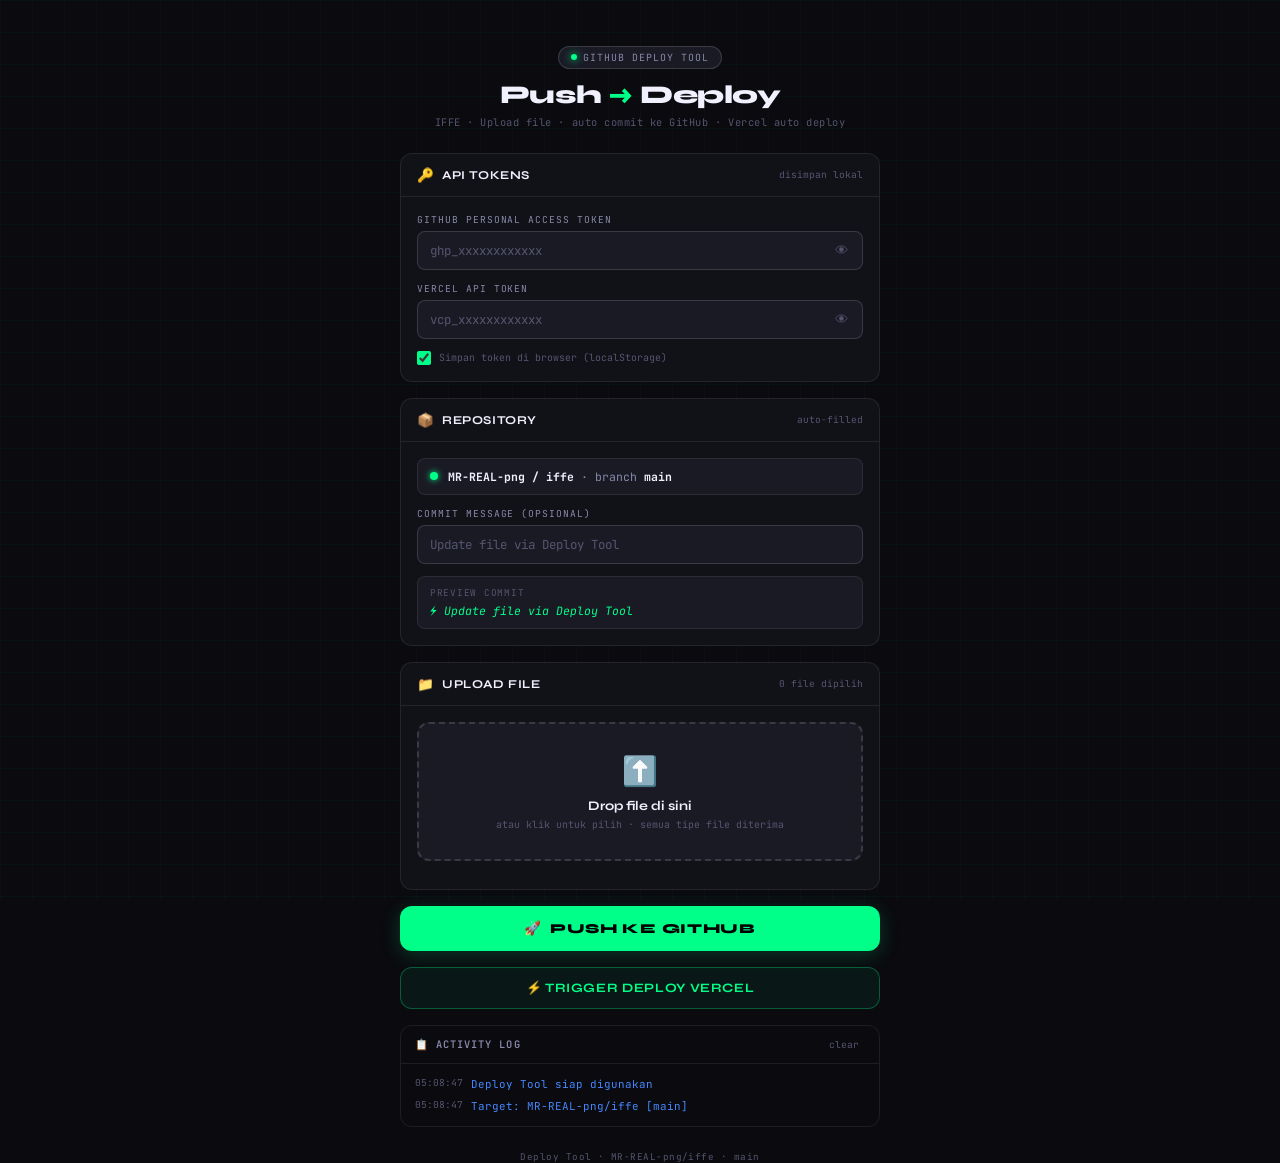
==== commit 77a41c05: "Add files via upload" ====
--- a/deploy-tool-iffe.html
+++ b/deploy-tool-iffe.html
@@ -408,6 +408,11 @@
   if (['html', 'png', 'jpg', 'jpeg', 'gif', 'webp', 'svg', 'json', 'pdf'].includes(ext)) {
     return name;
   }
+  // Pengecualian khusus: service-worker.js WAJIB tetap di root.
+  // Scope Service Worker default = folder tempat file itu berada, dan
+  // registrasi di index.html pakai register('./service-worker.js') dari
+  // root, jadi kalau ini masuk js/ maka SW akan gagal ter-register/expired.
+  if (name === 'service-worker.js') return name;
   // JS → js/
   if (ext === 'js') return `js/${name}`;
   // CSS → css/
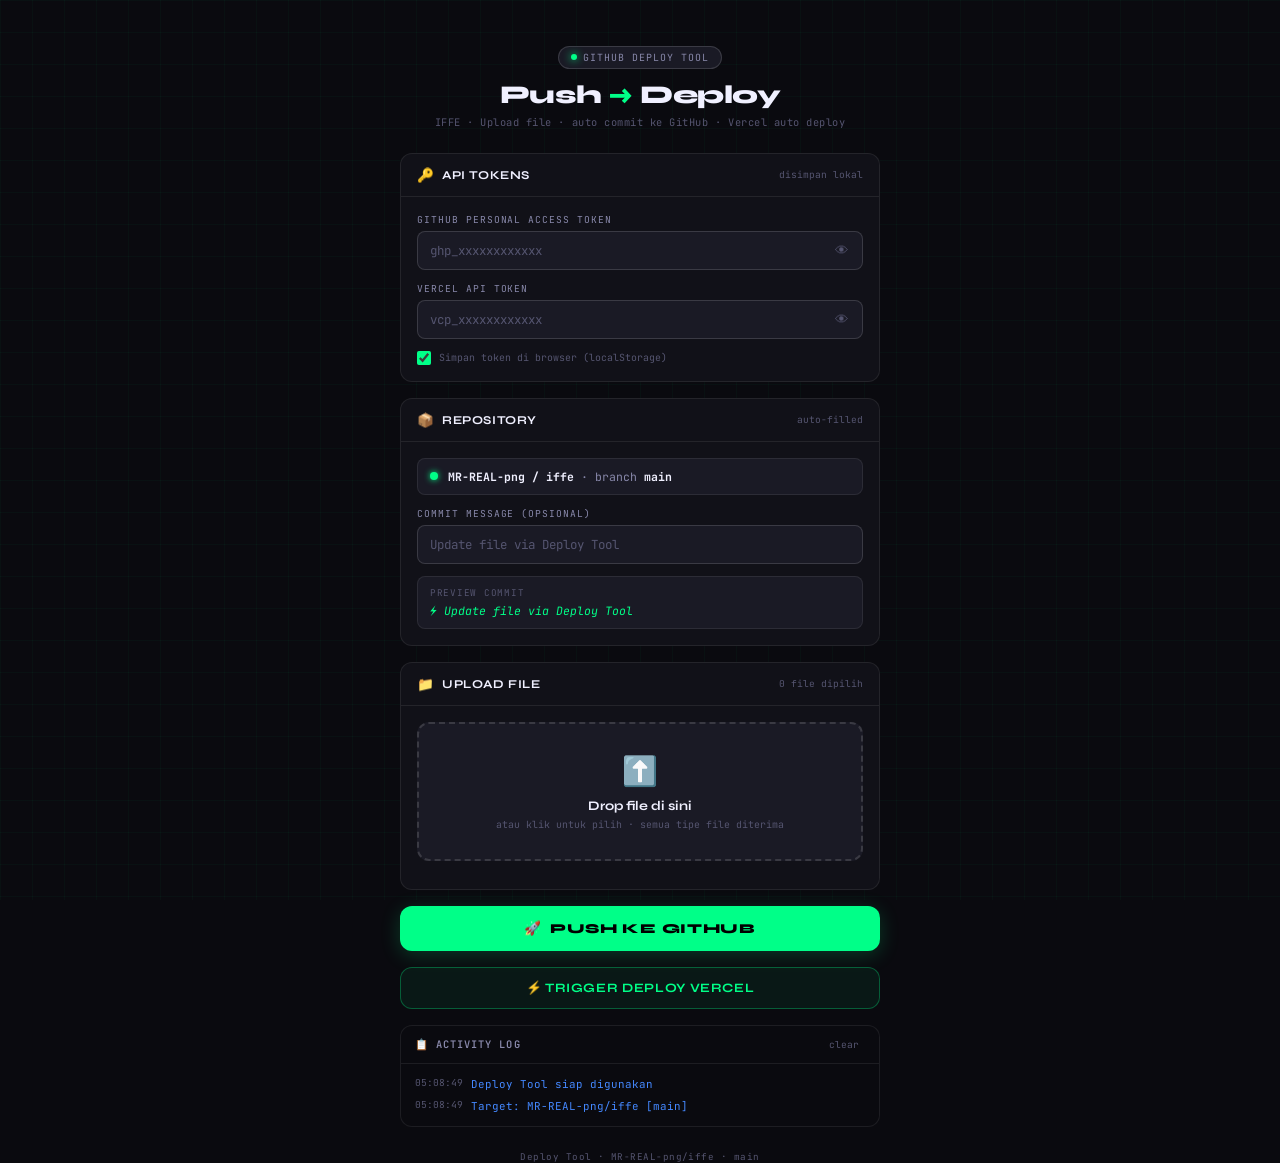
==== commit 626e46f0: "Add files via upload" ====
--- a/deploy-tool-iffe.html
+++ b/deploy-tool-iffe.html
@@ -149,12 +149,14 @@
 .status-card.ok{background:rgba(0,255,136,0.06);border-color:rgba(0,255,136,0.2)}
 .status-card.err{background:var(--red-glow);border-color:rgba(255,68,102,0.2)}
 .status-card.loading{background:rgba(68,136,255,0.06);border-color:rgba(68,136,255,0.2)}
+.status-card.warn{background:rgba(255,190,0,0.08);border-color:rgba(255,190,0,0.25)}
 .status-icon{font-size:1.2rem;flex-shrink:0}
 .status-body{flex:1;min-width:0}
 .status-title{font-family:var(--sans);font-size:0.78rem;font-weight:700;margin-bottom:2px}
 .status-card.ok .status-title{color:var(--ac)}
 .status-card.err .status-title{color:var(--red)}
 .status-card.loading .status-title{color:var(--blue)}
+.status-card.warn .status-title{color:#ffbe00}
 .status-sub{font-size:0.62rem;color:var(--tx2)}
 .status-link{font-size:0.62rem;color:var(--ac);text-decoration:none;display:inline-block;margin-top:4px}
 .status-link:hover{text-decoration:underline}
@@ -408,11 +410,6 @@
   if (['html', 'png', 'jpg', 'jpeg', 'gif', 'webp', 'svg', 'json', 'pdf'].includes(ext)) {
     return name;
   }
-  // Pengecualian khusus: service-worker.js WAJIB tetap di root.
-  // Scope Service Worker default = folder tempat file itu berada, dan
-  // registrasi di index.html pakai register('./service-worker.js') dari
-  // root, jadi kalau ini masuk js/ maka SW akan gagal ter-register/expired.
-  if (name === 'service-worker.js') return name;
   // JS → js/
   if (ext === 'js') return `js/${name}`;
   // CSS → css/
@@ -536,67 +533,108 @@
   log('info', `Memulai push ${files.length} file...`);
 
   try {
-    // Push semua file
+    // Push semua file — tiap file independen, 1 gagal tidak menghentikan yang lain
+    const succeeded = [];
+    const failed = [];
+
     for (let i = 0; i < files.length; i++) {
       const file = files[i];
       const fileName = file._rename || file.name;
       btn.innerHTML = `<span class="spinner"></span> Push ${i+1}/${files.length}: ${fileName}`;
-      log('info', `📤 Uploading: ${fileName}${file._rename ? ` (dari ${file.name})` : ''}`);
-
-      // Read file
-      const content = await readFileAsBase64(file);
-
-      // Get current SHA (jika file sudah ada)
-      let sha = null;
+
       try {
-        const checkRes = await fetch(
-          `https://api.github.com/repos/${REPO_OWNER}/${REPO_NAME}/contents/${fileName}?ref=${REPO_BRANCH}`,
-          { headers: { Authorization: `Bearer ${ghToken}`, Accept: 'application/vnd.github.v3+json' } }
+        log('info', `📤 Uploading: ${fileName}${file._rename ? ` (dari ${file.name})` : ''}`);
+
+        // Read file
+        const content = await readFileAsBase64(file);
+
+        // Get current SHA (jika file sudah ada) — retry sekali kalau network sempat gagal
+        let sha = null;
+        let checkOk = false;
+        for (let attempt = 0; attempt < 2 && !checkOk; attempt++) {
+          try {
+            const checkRes = await fetch(
+              `https://api.github.com/repos/${REPO_OWNER}/${REPO_NAME}/contents/${fileName}?ref=${REPO_BRANCH}`,
+              { headers: { Authorization: `Bearer ${ghToken}`, Accept: 'application/vnd.github.v3+json' } }
+            );
+            checkOk = true;
+            if (checkRes.ok) {
+              const data = await checkRes.json();
+              sha = data.sha;
+              log('info', `📝 Update: ${fileName} (existing)`);
+            } else {
+              log('info', `✨ Baru: ${fileName}`);
+            }
+          } catch (netErr) {
+            if (attempt === 0) {
+              log('warn', `⚠️ Cek SHA ${fileName} gagal, retry sekali...`);
+            } else {
+              throw new Error(`Gagal cek status file di GitHub (network): ${netErr.message}`);
+            }
+          }
+        }
+
+        // Push file
+        const pushRes = await fetch(
+          `https://api.github.com/repos/${REPO_OWNER}/${REPO_NAME}/contents/${fileName}`,
+          {
+            method: 'PUT',
+            headers: {
+              Authorization: `Bearer ${ghToken}`,
+              Accept: 'application/vnd.github.v3+json',
+              'Content-Type': 'application/json'
+            },
+            body: JSON.stringify({
+              message: commitMessage,
+              content: content,
+              branch: REPO_BRANCH,
+              ...(sha ? { sha } : {})
+            })
+          }
         );
-        if (checkRes.ok) {
-          const data = await checkRes.json();
-          sha = data.sha;
-          log('info', `📝 Update: ${fileName} (existing)`);
-        } else {
-          log('info', `✨ Baru: ${fileName}`);
+
+        if (!pushRes.ok) {
+          const err = await pushRes.json();
+          throw new Error(err.message || 'GitHub menolak push');
         }
-      } catch {}
-
-      // Push file
-      const pushRes = await fetch(
-        `https://api.github.com/repos/${REPO_OWNER}/${REPO_NAME}/contents/${fileName}`,
-        {
-          method: 'PUT',
-          headers: {
-            Authorization: `Bearer ${ghToken}`,
-            Accept: 'application/vnd.github.v3+json',
-            'Content-Type': 'application/json'
-          },
-          body: JSON.stringify({
-            message: commitMessage,
-            content: content,
-            branch: REPO_BRANCH,
-            ...(sha ? { sha } : {})
-          })
-        }
-      );
-
-      if (!pushRes.ok) {
-        const err = await pushRes.json();
-        throw new Error(`GitHub error pada ${file.name}: ${err.message}`);
+
+        log('ok', `✅ ${fileName} berhasil di-push`);
+        succeeded.push(file);
+      } catch (fileErr) {
+        log('err', `❌ Gagal push ${fileName}: ${fileErr.message}`);
+        failed.push({ file, fileName, error: fileErr.message });
       }
-
-      log('ok', `✅ ${file.name} berhasil di-push`);
-    }
-
-    log('ok', `🎉 Semua file berhasil di-push! Commit: "${commitMessage}"`);
-    showStatus('ok', '✅ Push ke GitHub Berhasil!', `${files.length} file berhasil di-commit`, true);
+    }
+
+    if (failed.length) {
+      log('warn', `⚠️ ${failed.length} file gagal: ${failed.map(f => f.fileName).join(', ')} — tetap ada di list, coba push ulang.`);
+    }
+    if (succeeded.length) {
+      log('ok', `🎉 ${succeeded.length}/${files.length} file berhasil di-push! Commit: "${commitMessage}"`);
+    }
+
+    if (!succeeded.length) {
+      // Semua file gagal — jangan clear list, jangan trigger deploy
+      showStatus('err', '❌ Semua File Gagal Push', failed.map(f => `${f.fileName}: ${f.error}`).join(' | '));
+      return;
+    }
+
+    showStatus(
+      failed.length ? 'warn' : 'ok',
+      failed.length ? `⚠️ Push Sebagian Berhasil (${succeeded.length}/${files.length})` : '✅ Push ke GitHub Berhasil!',
+      failed.length
+        ? `Gagal: ${failed.map(f => f.fileName).join(', ')} — masih ada di list untuk dicoba lagi`
+        : `${succeeded.length} file berhasil di-commit`,
+      true
+    );
     setVercelStep(1, 'done');
-    // Auto-clear file list setelah push berhasil
-    files = [];
+    // Auto-clear HANYA file yang berhasil; file yang gagal tetap di list untuk retry
+    files = files.filter(f => !succeeded.includes(f));
     renderFiles();
-    document.getElementById('commitMsg').value = '';
-    updateCommitPreview();
+    if (!failed.length) {
+      document.getElementById('commitMsg').value = '';
+      updateCommitPreview();
+    }
 
     // Auto trigger deploy hook
     log('info', '🚀 Trigger Vercel Deploy Hook...');
@@ -742,7 +780,7 @@
 function showStatus(type, title, sub, showSteps) {
   const card = document.getElementById('statusCard');
   card.className = `status-card show ${type}`;
-  document.getElementById('statusIcon').textContent = type === 'ok' ? '✅' : type === 'err' ? '❌' : '🔄';
+  document.getElementById('statusIcon').textContent = type === 'ok' ? '✅' : type === 'err' ? '❌' : type === 'warn' ? '⚠️' : '🔄';
   document.getElementById('statusTitle').textContent = title;
   document.getElementById('statusSub').textContent = sub;
   const steps = document.getElementById('vercelSteps');
